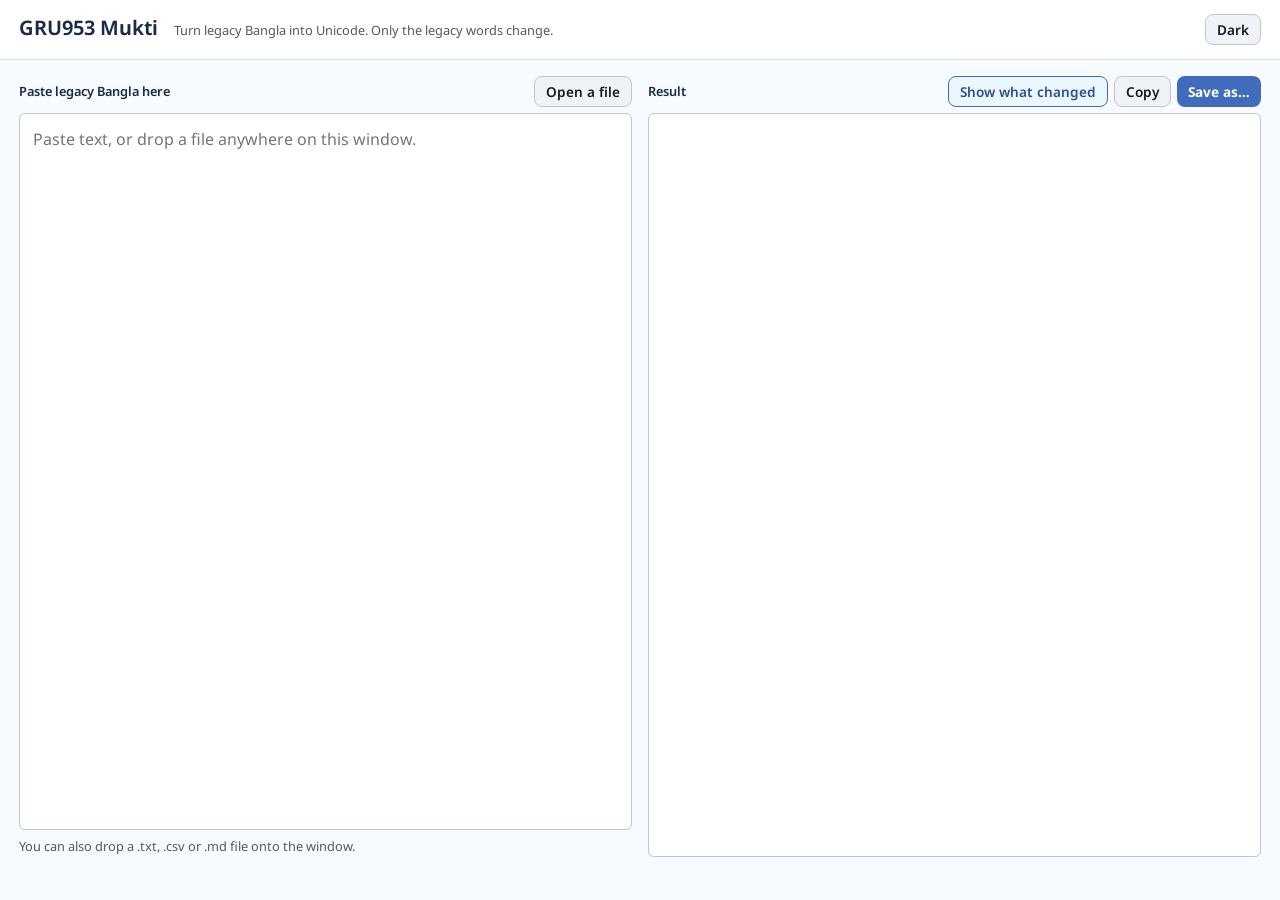
==== crates/mukti-app/ui/index.html @ 333545c4 "Rename to GRU953 Mukti (0.4.0) মুক্তি, "freedom". The app, the command, the crates, the bundle ident" ====
<!doctype html>
<html lang="en">
<head>
<meta charset="utf-8">
<meta name="viewport" content="width=device-width, initial-scale=1">
<title>GRU953 Mukti</title>
<link rel="stylesheet" href="tokens.css">
<link rel="stylesheet" href="app.css">
</head>
<body>
<header class="bar">
  <h1>GRU953 Mukti</h1>
  <p class="lede" data-i18n="lede">Turn legacy Bangla into Unicode. Only the legacy words change.</p>
  <div class="bar-actions">
    <button type="button" id="theme" class="btn" aria-pressed="false" data-i18n="theme">Dark</button>
  </div>
</header>

<main>
  <section class="panes" aria-label="Convert text">
    <div class="pane">
      <div class="pane-head">
        <label for="input" data-i18n="inputLabel">Paste legacy Bangla here</label>
        <button type="button" id="open" class="btn" data-i18n="open">Open a file</button>
      </div>
      <textarea id="input" spellcheck="false" autocomplete="off"
        aria-describedby="drophint"
        data-i18n-placeholder="placeholder"
        placeholder="Paste text, or drop a file anywhere on this window."></textarea>
      <p class="hint" id="drophint" data-i18n="drophint">You can also drop a .txt, .csv or .md file onto the window.</p>
    </div>

    <div class="pane">
      <div class="pane-head">
        <span id="outlabel" data-i18n="outputLabel">Result</span>
        <div>
          <button type="button" id="highlight" class="btn" aria-pressed="true" data-i18n="highlight">Show what changed</button>
          <button type="button" id="copy" class="btn" data-i18n="copy">Copy</button>
          <button type="button" id="save" class="btn btn-primary" data-i18n="save">Save as…</button>
        </div>
      </div>
      <!-- Not a textarea: the changed words are marked up so you can see
           exactly what Mukti touched, rather than having to trust it. -->
      <div id="output" class="output" lang="bn" tabindex="0" role="region"
           aria-live="polite" aria-labelledby="outlabel"></div>
    </div>
  </section>

  <p id="status" class="status" role="status"></p>
</main>

<script src="app.js"></script>
</body>
</html>
---- crates/mukti-app/ui/tokens.css ----
/* GRU953 brand tokens — Open Spectrum v5.0.0 role tokens, typography v5.1.0.
 *
 * Transcribed verbatim from GRU953-Brand-Kit-Complete.html (v5.1.0, 8 Aug 2026).
 * Do not invent values here. If a colour is missing, it belongs in the brand kit
 * first and only then in this file.
 *
 * Theme resolution follows the kit: automatic from the reader's system setting,
 * overridable by setting data-theme="light" or data-theme="dark" on <html>.
 * Every colour is defined on bare :root first, so a token can never exist only
 * inside a media query.
 *
 * NOTE: the kit's own bundled assets/typography.css is stale — it still names
 * Anek Latin / Anek Bangla / JetBrains Mono from v5.0.0. The v5.1.0 guidebook
 * supersedes it: two typefaces only (Noto Sans, Noto Sans Bengali) plus the
 * operating system's monospace stack. This file follows the guidebook.
 */

:root {
  color-scheme: light;

  /* --- Neutrals ------------------------------------------------------ */
  --os-n-0: #FFFFFF;
  --os-n-50: #F7FAFE;
  --os-n-100: #EFF2F7;
  --os-n-200: #DDE0E6;
  --os-n-300: #C1C4CA;
  --os-n-400: #9DA1A7;
  --os-n-500: #72757B;
  --os-n-600: #55595F;
  --os-n-700: #3F4349;
  --os-n-800: #2B2F35;
  --os-n-900: #16191F;

  /* --- Role tokens, light -------------------------------------------- */
  --os-bg: #F7FAFE;
  --os-surface: #FFFFFF;
  --os-surface-2: #EFF2F7;
  --os-ink: #16191F;
  --os-muted: #55595F;
  --os-heading: #1B2B46;
  --os-heading-2: #2E4F8E;
  --os-primary: #416CBD;
  --os-primary-strong: #2E4F8E;
  --os-link: #416CBD;
  --os-accent: #B87F00;
  --os-accent-text: #6F4900;
  --os-highlight: #873831;
  --os-kicker: #873831;
  --os-border: #DDE0E6;
  --os-border-strong: #C1C4CA;
  --os-code-bg: #EFF2F7;
  --os-focus: #416CBD;
  --os-success: #157E47;
  --os-warning: #9E5F16;
  --os-error: #B04E61;
  --os-info: #00769E;

  /* Label colour for text sitting ON a filled --os-primary/success/error.
   * White in light mode; the kit requires ink in dark mode, where white on
   * those fills drops to roughly 3.16:1 and fails AA. */
  --os-on-fill: #FFFFFF;

  /* Cobalt tints from the kit's ramp, for the app icon and soft fills. */
  --os-cobalt-100: #EAF7FF;
  --os-cobalt-200: #D1E7FF;
  --os-cobalt-600: #416CBD;

  /* A soft cobalt fill for a selected control or a highlighted word.
   *
   * Theme-aware, and it has to be. Using the raw --os-cobalt-100 here was a
   * real defect: that token is light in BOTH themes, while the text colour
   * paired with it (--os-primary-strong) turns light in dark mode. The result
   * was light blue on light blue, measured at 1.65:1 against a 4.5:1
   * requirement. A colour must never be theme-aware on one side of a pairing
   * only. */
  --os-tint: #EAF7FF;
  --os-on-tint: #2E4F8E;

  /* --- Typography ----------------------------------------------------- */
  --os-font-sans: "Noto Sans", "Noto Sans Bengali", system-ui, sans-serif;
  --os-font-bangla: "Noto Sans Bengali", "Noto Sans", system-ui, sans-serif;
  --os-font-mono: ui-monospace, SFMono-Regular, Menlo, monospace;

  /* Modular scale, ratio 1.25 (major third), 1rem base. Body never below 1rem. */
  --os-text--1: 0.8rem;
  --os-text-0: 1rem;
  --os-text-1: 1.25rem;
  --os-text-2: 1.563rem;
  --os-text-3: 1.953rem;
  --os-text-4: 2.441rem;
  --os-text-5: 3.052rem;

  --os-weight-regular: 400;
  --os-weight-medium: 500;
  --os-weight-semibold: 600;
  --os-weight-heading: 650;
  --os-weight-bold: 700;

  --os-leading-heading: 1.2;
  --os-leading-body: 1.55;
  --os-leading-bangla: 1.75; /* minimum; conjuncts need the room */

  /* --- Shape ---------------------------------------------------------- */
  /* The kit is flat: no shadows, bevels or glows anywhere in the interface. */
  --os-radius-focus: 2px;
  --os-radius-code: 5px;
  --os-radius-input: 6px;
  --os-radius-button: 8px;
  --os-radius-panel: 10px;
  --os-radius-card: 12px;
  --os-radius-pill: 20px;

  --os-focus-width: 3px;
  --os-focus-offset: 2px;

  /* Smallest interactive target the kit permits. */
  --os-target-min: 24px;
}

/* Dark theme — automatic, unless the reader has explicitly asked for light. */
@media (prefers-color-scheme: dark) {
  :root:not([data-theme="light"]) {
    color-scheme: dark;

    --os-bg: #101318;
    --os-surface: #1A1E25;
    --os-surface-2: #262A32;
    --os-ink: #EFF2F7;
    --os-muted: #9DA1A7;
    --os-heading: #D1E7FF;
    --os-heading-2: #E7BB66;
    --os-primary: #6E91D2;
    --os-primary-strong: #9BC3FF;
    --os-link: #6E91D2;
    --os-accent: #E7BB66;
    --os-accent-text: #B28B3F;
    --os-highlight: #CD7B70;
    --os-kicker: #B28B3F;
    --os-border: #333842;
    --os-border-strong: #474D58;
    --os-code-bg: #0A0D13;
    --os-focus: #6E91D2;
    --os-success: #56A070;
    --os-warning: #BE854E;
    --os-error: #CC7987;
    --os-info: #379CBF;

    --os-on-fill: #16191F;

    --os-tint: #1B2B46;
    --os-on-tint: #9BC3FF;
  }
}

/* Dark theme — chosen explicitly, which must win over the system setting. */
:root[data-theme="dark"] {
  color-scheme: dark;

  --os-bg: #101318;
  --os-surface: #1A1E25;
  --os-surface-2: #262A32;
  --os-ink: #EFF2F7;
  --os-muted: #9DA1A7;
  --os-heading: #D1E7FF;
  --os-heading-2: #E7BB66;
  --os-primary: #6E91D2;
  --os-primary-strong: #9BC3FF;
  --os-link: #6E91D2;
  --os-accent: #E7BB66;
  --os-accent-text: #B28B3F;
  --os-highlight: #CD7B70;
  --os-kicker: #B28B3F;
  --os-border: #333842;
  --os-border-strong: #474D58;
  --os-code-bg: #0A0D13;
  --os-focus: #6E91D2;
  --os-success: #56A070;
  --os-warning: #BE854E;
  --os-error: #CC7987;
  --os-info: #379CBF;

  --os-on-fill: #16191F;

  --os-tint: #1B2B46;
  --os-on-tint: #9BC3FF;
}

/* --- Base ------------------------------------------------------------- */

body {
  margin: 0;
  background: var(--os-bg);
  color: var(--os-ink);
  font-family: var(--os-font-sans);
  font-size: var(--os-text-0);
  line-height: var(--os-leading-body);
}

h1, h2, h3, h4 {
  color: var(--os-heading);
  font-weight: var(--os-weight-heading);
  line-height: var(--os-leading-heading);
}

/* Bangla needs more leading and no tracking — spacing breaks conjuncts. */
[lang="bn"] {
  font-family: var(--os-font-bangla);
  line-height: var(--os-leading-bangla);
  letter-spacing: 0;
  text-transform: none; /* Bangla has no upper case; emphasise with weight */
}

/* One visible focus style, on every focusable thing, at every stop. */
:focus-visible {
  outline: var(--os-focus-width) solid var(--os-focus);
  outline-offset: var(--os-focus-offset);
  border-radius: var(--os-radius-focus);
}

@media (prefers-reduced-motion: reduce) {
  *, *::before, *::after {
    animation-duration: 0.01ms !important;
    animation-iteration-count: 1 !important;
    transition-duration: 0.01ms !important;
    scroll-behavior: auto !important;
  }
}
---- crates/mukti-app/ui/app.css ----
/* The brand's two typefaces, bundled rather than borrowed from the system.
 *
 * Bundling matters most for Bengali. macOS and Windows both ship a Bangla
 * font, but a minimal Linux install may not, and a Bangla tool that shows
 * Bangla as empty boxes is not a tool. Latin is bundled too because Noto Sans
 * IS the brand typeface, and letting each platform substitute its own would
 * mean the app looked like three different products.
 *
 * Variable fonts, so one file covers every weight the brand uses (400 through
 * 700) instead of four.
 *
 * SIL Open Font License 1.1 — see fonts/OFL.txt and THIRD-PARTY-LICENSES.
 */
@font-face {
  font-family: "Noto Sans";
  src: url("fonts/NotoSans-variable.ttf") format("truetype-variations");
  font-weight: 100 900;
  font-display: swap;
}

@font-face {
  font-family: "Noto Sans Bengali";
  src: url("fonts/NotoSansBengali-variable.ttf") format("truetype-variations");
  font-weight: 100 900;
  font-display: swap;
}

/* GRU953 Mukti — window styling.
 *
 * Every colour comes from tokens.css, which is transcribed from the brand kit.
 * Nothing here invents a value; if a colour is missing it belongs in the kit
 * first. Flat throughout, as the kit requires: no shadows, no bevels.
 */

* { box-sizing: border-box; }

body {
  display: flex;
  flex-direction: column;
  height: 100vh;
  overflow: hidden;
}

/* --- Header ----------------------------------------------------------- */

.bar {
  display: flex;
  align-items: baseline;
  gap: 1rem;
  padding: 0.9rem 1.2rem;
  border-bottom: 1px solid var(--os-border);
  background: var(--os-surface);
  flex: 0 0 auto;
}

.bar h1 {
  margin: 0;
  font-size: var(--os-text-1);
  letter-spacing: 0;
}

.lede {
  margin: 0;
  color: var(--os-muted);
  font-size: var(--os-text--1);
}

.bar-actions { margin-left: auto; }

/* --- Panes ------------------------------------------------------------- */

main {
  flex: 1 1 auto;
  display: flex;
  flex-direction: column;
  min-height: 0;
  padding: 1rem 1.2rem;
  gap: 0.6rem;
}

.panes {
  flex: 1 1 auto;
  display: grid;
  grid-template-columns: 1fr 1fr;
  gap: 1rem;
  min-height: 0;
}

/* One column on a narrow window, so the app reflows rather than scrolling
 * sideways. Also what makes 200% text zoom usable, which WCAG 2.2 asks for. */
@media (max-width: 800px) {
  .panes { grid-template-columns: 1fr; }
}

.pane {
  display: flex;
  flex-direction: column;
  min-height: 0;
  min-width: 0;
  gap: 0.4rem;
}

.pane-head {
  display: flex;
  align-items: center;
  justify-content: space-between;
  gap: 0.5rem;
  flex-wrap: wrap;
  font-size: var(--os-text--1);
  font-weight: var(--os-weight-semibold);
  color: var(--os-heading);
}

.pane-head > div { display: flex; gap: 0.4rem; }

textarea,
.output {
  flex: 1 1 auto;
  min-height: 0;
  width: 100%;
  padding: 0.7rem 0.8rem;
  border: 1px solid var(--os-border-strong);
  border-radius: var(--os-radius-input);
  background: var(--os-surface);
  color: var(--os-ink);
  font-family: var(--os-font-sans);
  font-size: var(--os-text-0);
  line-height: var(--os-leading-bangla);
  overflow: auto;
  white-space: pre-wrap;
  word-break: break-word;
  resize: none;
}

.output:empty::before {
  content: attr(data-empty);
  color: var(--os-muted);
}

/* A converted word. Marked with a tinted background AND an underline AND an
 * accessible name, because the brand kit forbids carrying meaning by colour
 * alone. Both colours come from the theme-aware tint pair, so the pairing
 * holds in light and dark rather than in only one of them. */
.changed {
  background: var(--os-tint);
  color: var(--os-on-tint);
  border-bottom: 2px solid var(--os-primary);
  border-radius: 2px;
}

.plain .changed {
  background: none;
  color: inherit;
  border-bottom: 0;
}

/* --- Buttons ----------------------------------------------------------- */

.btn {
  font-family: inherit;
  font-size: 0.85rem;
  font-weight: var(--os-weight-semibold);
  background: var(--os-surface-2);
  color: var(--os-ink);
  border: 1px solid var(--os-border-strong);
  border-radius: var(--os-radius-button);
  padding: 0.35em 0.8em;
  cursor: pointer;
  /* The kit's floor for an interactive target. */
  min-height: var(--os-target-min);
}

.btn:hover { border-color: var(--os-primary); }

.btn-primary {
  background: var(--os-primary);
  /* Ink, not white: on a coloured fill in dark mode white drops below AA. */
  color: var(--os-on-fill);
  border: 0;
  font-weight: var(--os-weight-bold);
}

.btn-primary:hover { background: var(--os-primary-strong); }

.btn[aria-pressed="true"] {
  border-color: var(--os-primary);
  background: var(--os-tint);
  color: var(--os-on-tint);
}

/* --- Status and hints -------------------------------------------------- */

.status,
.hint {
  margin: 0;
  font-size: var(--os-text--1);
  color: var(--os-muted);
  min-height: 1.4em;
}

.status.error { color: var(--os-error); font-weight: var(--os-weight-semibold); }

/* Shown while a file is being dragged over the window. */
body.dropping::after {
  content: "";
  position: fixed;
  inset: 0;
  border: 3px dashed var(--os-primary);
  border-radius: var(--os-radius-card);
  pointer-events: none;
}
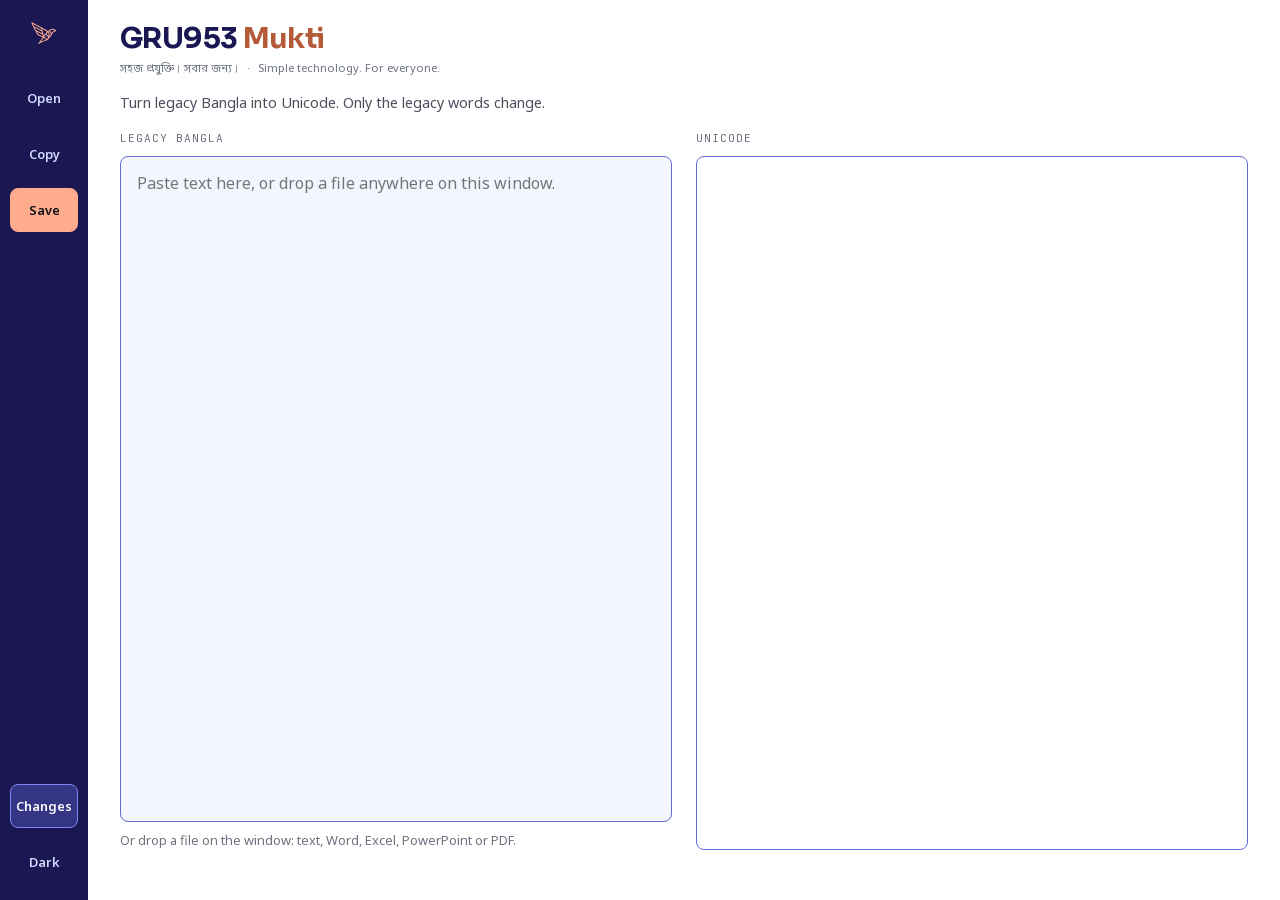
==== commit 4ff11830: "Rebuild the window on the real GRU953 brand kit The app was not following this brand. tokens.css nam" ====
--- a/crates/mukti-app/ui/index.html
+++ b/crates/mukti-app/ui/index.html
@@ -8,46 +8,107 @@
 <link rel="stylesheet" href="app.css">
 </head>
 <body>
-<header class="bar">
-  <h1>GRU953 Mukti</h1>
-  <p class="lede" data-i18n="lede">Turn legacy Bangla into Unicode. Only the legacy words change.</p>
-  <div class="bar-actions">
-    <button type="button" id="theme" class="btn" aria-pressed="false" data-i18n="theme">Dark</button>
-  </div>
-</header>
+<!-- Every string a person reads carries a data-i18n name, and app.js fills them
+     all from one table on load. The words written below are only what shows if
+     the script has not run.
 
-<main>
-  <section class="panes" aria-label="Convert text">
-    <div class="pane">
-      <div class="pane-head">
-        <label for="input" data-i18n="inputLabel">Paste legacy Bangla here</label>
-        <button type="button" id="open" class="btn" data-i18n="open">Open a file</button>
+     That matters more than it sounds. Until 13 August 2026 these attributes
+     existed and nothing read them, so each string lived in two places at once
+     with nothing keeping them in step - and the script meant to fill them in
+     never ran at all, because it died on its first line. -->
+
+<a class="skip" href="#input" data-i18n="skip">Skip to the text box</a>
+
+<div class="shell">
+  <!-- The Meridian rail. In light this is the one deep edge everything aligns
+       to; in dark the whole window is Meridian and the rail is simply where the
+       actions live. Either way it is the "single strong edge" the design rules
+       ask for. -->
+  <nav class="rail" data-i18n-label="railLabel" aria-label="Actions">
+    <!-- The mark, unmodified, from the kit. 32px, so the bird itself is correct;
+         below 24px the rules require the tile instead. -->
+    <span class="rail-mark" aria-hidden="true"></span>
+
+    <button type="button" id="open" class="rbtn">
+      <span data-i18n="open">Open</span>
+    </button>
+    <button type="button" id="copy" class="rbtn">
+      <span data-i18n="copy">Copy</span>
+    </button>
+    <button type="button" id="save" class="rbtn rbtn-primary">
+      <span data-i18n="save">Save</span>
+    </button>
+
+    <button type="button" id="highlight" class="rbtn rail-end" aria-pressed="true">
+      <span data-i18n="highlightShort">Changes</span>
+    </button>
+    <button type="button" id="theme" class="rbtn" aria-pressed="false">
+      <span data-i18n="theme">Dark</span>
+    </button>
+  </nav>
+
+  <main class="main">
+    <header class="head">
+      <h1 class="wordmark">GRU953 <span>Mukti</span></h1>
+      <!-- The tagline is locked by the brand: both languages, complete, never
+           reworded. So Bangla appears here whatever language the interface is
+           in, and it is marked as Bangla so a screen reader does not attempt to
+           pronounce it with English rules. -->
+      <p class="tagline"><span lang="bn">সহজ প্রযুক্তি। সবার জন্য।</span><span class="sep" aria-hidden="true">·</span><span>Simple technology. For everyone.</span></p>
+      <p class="lede" data-i18n="lede">Turn legacy Bangla into Unicode. Only the legacy words change.</p>
+    </header>
+
+    <section class="panes" data-i18n-label="panesLabel" aria-label="Convert text">
+      <div class="pane">
+        <div class="pane-head">
+          <label for="input" data-i18n="inputLabel">Legacy Bangla</label>
+          <span class="meta" id="filemeta" hidden></span>
+        </div>
+        <!-- lang="bn" because this is the box you paste Bangla into. It used to
+             inherit English from <html>, which told a screen reader to read
+             Bangla with an English voice and kept the Bangla font off the one
+             field that most needs it. -->
+        <textarea id="input" lang="bn" spellcheck="false" autocomplete="off"
+          aria-describedby="drophint"
+          data-i18n-placeholder="placeholder"
+          placeholder="Paste text here, or drop a file anywhere on this window."></textarea>
+        <p class="hint" id="drophint" data-i18n="drophint">Or drop a file on the window: text, Word, Excel, PowerPoint or PDF.</p>
       </div>
-      <textarea id="input" spellcheck="false" autocomplete="off"
-        aria-describedby="drophint"
-        data-i18n-placeholder="placeholder"
-        placeholder="Paste text, or drop a file anywhere on this window."></textarea>
-      <p class="hint" id="drophint" data-i18n="drophint">You can also drop a .txt, .csv or .md file onto the window.</p>
-    </div>
 
-    <div class="pane">
-      <div class="pane-head">
-        <span id="outlabel" data-i18n="outputLabel">Result</span>
-        <div>
-          <button type="button" id="highlight" class="btn" aria-pressed="true" data-i18n="highlight">Show what changed</button>
-          <button type="button" id="copy" class="btn" data-i18n="copy">Copy</button>
-          <button type="button" id="save" class="btn btn-primary" data-i18n="save">Save as…</button>
+      <div class="pane">
+        <div class="pane-head">
+          <span id="outlabel" data-i18n="outputLabel">Unicode</span>
+          <span class="meta count" id="count" hidden></span>
         </div>
+        <!-- Not a textarea: converted words are marked up so you can see exactly
+             what Mukti touched, rather than having to trust it.
+
+             Deliberately NOT a live region. It used to be, and the whole pane was
+             rebuilt on every pause in typing - so a screen reader read the entire
+             document aloud again, and again, and raced the status line while
+             doing it. A result you scroll through is somewhere to read, not
+             something to announce. The short summary in #status announces.
+
+             And no lang here. The result is a MIXTURE: converted Bangla plus
+             English deliberately left alone. Declaring the whole pane Bangla made
+             a screen reader read the English with a Bengali voice. app.js marks
+             each converted word instead. -->
+        <div id="output" class="output" tabindex="0" role="region"
+             aria-labelledby="outlabel"></div>
+        <p class="hint" id="outhint" hidden></p>
       </div>
-      <!-- Not a textarea: the changed words are marked up so you can see
-           exactly what Mukti touched, rather than having to trust it. -->
-      <div id="output" class="output" lang="bn" tabindex="0" role="region"
-           aria-live="polite" aria-labelledby="outlabel"></div>
-    </div>
-  </section>
+    </section>
 
-  <p id="status" class="status" role="status"></p>
-</main>
+    <!-- The one place anything is announced. role="status" is already a polite
+         live region, so it needs no aria-live of its own.
+
+         Colour is never the only signal here: an error also carries an icon and
+         the word, per the design rules. -->
+    <p id="status" class="status" role="status">
+      <b class="status-w" id="statusword" hidden></b><span id="statustext"></span>
+    </p>
+  </main>
+</div>
 
 <script src="app.js"></script>
 </body>
--- a/crates/mukti-app/ui/tokens.css
+++ b/crates/mukti-app/ui/tokens.css
@@ -1,227 +1,284 @@
-/* GRU953 brand tokens — Open Spectrum v5.0.0 role tokens, typography v5.1.0.
- *
- * Transcribed verbatim from GRU953-Brand-Kit-Complete.html (v5.1.0, 8 Aug 2026).
- * Do not invent values here. If a colour is missing, it belongs in the brand kit
- * first and only then in this file.
- *
- * Theme resolution follows the kit: automatic from the reader's system setting,
- * overridable by setting data-theme="light" or data-theme="dark" on <html>.
- * Every colour is defined on bare :root first, so a token can never exist only
- * inside a media query.
- *
- * NOTE: the kit's own bundled assets/typography.css is stale — it still names
- * Anek Latin / Anek Bangla / JetBrains Mono from v5.0.0. The v5.1.0 guidebook
- * supersedes it: two typefaces only (Noto Sans, Noto Sans Bengali) plus the
- * operating system's monospace stack. This file follows the guidebook.
+/*
+ * GRU953 — design tokens
+ * Generated by 04_colour/engine.py. Do NOT hand-edit the values; regenerate.
+ *
+ * সহজ প্রযুক্তি। সবার জন্য। · Simple technology. For everyone.
+ *
+ * THE SIGNATURE IS ONE HUE WITH TWO VALUES. No single colour can clear 4.5:1 against both
+ * white and near-black — that is arithmetic, not opinion — so Daybreak is a deep step on
+ * light grounds and a pale step on dark ones. Use --gru-accent and let the theme choose.
+ *
+ * Every ramp is monotonic in OKLCH lightness, every anchor is a real member of its ramp,
+ * and every role was picked by measured contrast with a safety margin.
+ * The proof is in 04_colour/CONTRAST.md.
+ *
+ * Licensed under the Apache License, Version 2.0.
+ * The GRU953 marks are NOT licensed — see governance/TRADEMARKS.md.
+ * Copyright 2026 Aninda Sundar Howlader (GRU953)
  */
 
-:root {
-  color-scheme: light;
-
-  /* --- Neutrals ------------------------------------------------------ */
-  --os-n-0: #FFFFFF;
-  --os-n-50: #F7FAFE;
-  --os-n-100: #EFF2F7;
-  --os-n-200: #DDE0E6;
-  --os-n-300: #C1C4CA;
-  --os-n-400: #9DA1A7;
-  --os-n-500: #72757B;
-  --os-n-600: #55595F;
-  --os-n-700: #3F4349;
-  --os-n-800: #2B2F35;
-  --os-n-900: #16191F;
-
-  /* --- Role tokens, light -------------------------------------------- */
-  --os-bg: #F7FAFE;
-  --os-surface: #FFFFFF;
-  --os-surface-2: #EFF2F7;
-  --os-ink: #16191F;
-  --os-muted: #55595F;
-  --os-heading: #1B2B46;
-  --os-heading-2: #2E4F8E;
-  --os-primary: #416CBD;
-  --os-primary-strong: #2E4F8E;
-  --os-link: #416CBD;
-  --os-accent: #B87F00;
-  --os-accent-text: #6F4900;
-  --os-highlight: #873831;
-  --os-kicker: #873831;
-  --os-border: #DDE0E6;
-  --os-border-strong: #C1C4CA;
-  --os-code-bg: #EFF2F7;
-  --os-focus: #416CBD;
-  --os-success: #157E47;
-  --os-warning: #9E5F16;
-  --os-error: #B04E61;
-  --os-info: #00769E;
-
-  /* Label colour for text sitting ON a filled --os-primary/success/error.
-   * White in light mode; the kit requires ink in dark mode, where white on
-   * those fills drops to roughly 3.16:1 and fails AA. */
-  --os-on-fill: #FFFFFF;
-
-  /* Cobalt tints from the kit's ramp, for the app icon and soft fills. */
-  --os-cobalt-100: #EAF7FF;
-  --os-cobalt-200: #D1E7FF;
-  --os-cobalt-600: #416CBD;
-
-  /* A soft cobalt fill for a selected control or a highlighted word.
-   *
-   * Theme-aware, and it has to be. Using the raw --os-cobalt-100 here was a
-   * real defect: that token is light in BOTH themes, while the text colour
-   * paired with it (--os-primary-strong) turns light in dark mode. The result
-   * was light blue on light blue, measured at 1.65:1 against a 4.5:1
-   * requirement. A colour must never be theme-aware on one side of a pairing
-   * only. */
-  --os-tint: #EAF7FF;
-  --os-on-tint: #2E4F8E;
-
-  /* --- Typography ----------------------------------------------------- */
-  --os-font-sans: "Noto Sans", "Noto Sans Bengali", system-ui, sans-serif;
-  --os-font-bangla: "Noto Sans Bengali", "Noto Sans", system-ui, sans-serif;
-  --os-font-mono: ui-monospace, SFMono-Regular, Menlo, monospace;
-
-  /* Modular scale, ratio 1.25 (major third), 1rem base. Body never below 1rem. */
-  --os-text--1: 0.8rem;
-  --os-text-0: 1rem;
-  --os-text-1: 1.25rem;
-  --os-text-2: 1.563rem;
-  --os-text-3: 1.953rem;
-  --os-text-4: 2.441rem;
-  --os-text-5: 3.052rem;
-
-  --os-weight-regular: 400;
-  --os-weight-medium: 500;
-  --os-weight-semibold: 600;
-  --os-weight-heading: 650;
-  --os-weight-bold: 700;
-
-  --os-leading-heading: 1.2;
-  --os-leading-body: 1.55;
-  --os-leading-bangla: 1.75; /* minimum; conjuncts need the room */
-
-  /* --- Shape ---------------------------------------------------------- */
-  /* The kit is flat: no shadows, bevels or glows anywhere in the interface. */
-  --os-radius-focus: 2px;
-  --os-radius-code: 5px;
-  --os-radius-input: 6px;
-  --os-radius-button: 8px;
-  --os-radius-panel: 10px;
-  --os-radius-card: 12px;
-  --os-radius-pill: 20px;
-
-  --os-focus-width: 3px;
-  --os-focus-offset: 2px;
-
-  /* Smallest interactive target the kit permits. */
-  --os-target-min: 24px;
-}
-
-/* Dark theme — automatic, unless the reader has explicitly asked for light. */
-@media (prefers-color-scheme: dark) {
-  :root:not([data-theme="light"]) {
-    color-scheme: dark;
-
-    --os-bg: #101318;
-    --os-surface: #1A1E25;
-    --os-surface-2: #262A32;
-    --os-ink: #EFF2F7;
-    --os-muted: #9DA1A7;
-    --os-heading: #D1E7FF;
-    --os-heading-2: #E7BB66;
-    --os-primary: #6E91D2;
-    --os-primary-strong: #9BC3FF;
-    --os-link: #6E91D2;
-    --os-accent: #E7BB66;
-    --os-accent-text: #B28B3F;
-    --os-highlight: #CD7B70;
-    --os-kicker: #B28B3F;
-    --os-border: #333842;
-    --os-border-strong: #474D58;
-    --os-code-bg: #0A0D13;
-    --os-focus: #6E91D2;
-    --os-success: #56A070;
-    --os-warning: #BE854E;
-    --os-error: #CC7987;
-    --os-info: #379CBF;
-
-    --os-on-fill: #16191F;
-
-    --os-tint: #1B2B46;
-    --os-on-tint: #9BC3FF;
-  }
-}
-
-/* Dark theme — chosen explicitly, which must win over the system setting. */
-:root[data-theme="dark"] {
-  color-scheme: dark;
-
-  --os-bg: #101318;
-  --os-surface: #1A1E25;
-  --os-surface-2: #262A32;
-  --os-ink: #EFF2F7;
-  --os-muted: #9DA1A7;
-  --os-heading: #D1E7FF;
-  --os-heading-2: #E7BB66;
-  --os-primary: #6E91D2;
-  --os-primary-strong: #9BC3FF;
-  --os-link: #6E91D2;
-  --os-accent: #E7BB66;
-  --os-accent-text: #B28B3F;
-  --os-highlight: #CD7B70;
-  --os-kicker: #B28B3F;
-  --os-border: #333842;
-  --os-border-strong: #474D58;
-  --os-code-bg: #0A0D13;
-  --os-focus: #6E91D2;
-  --os-success: #56A070;
-  --os-warning: #BE854E;
-  --os-error: #CC7987;
-  --os-info: #379CBF;
-
-  --os-on-fill: #16191F;
-
-  --os-tint: #1B2B46;
-  --os-on-tint: #9BC3FF;
-}
-
-/* --- Base ------------------------------------------------------------- */
-
-body {
-  margin: 0;
-  background: var(--os-bg);
-  color: var(--os-ink);
-  font-family: var(--os-font-sans);
-  font-size: var(--os-text-0);
-  line-height: var(--os-leading-body);
-}
-
-h1, h2, h3, h4 {
-  color: var(--os-heading);
-  font-weight: var(--os-weight-heading);
-  line-height: var(--os-leading-heading);
-}
-
-/* Bangla needs more leading and no tracking — spacing breaks conjuncts. */
-[lang="bn"] {
-  font-family: var(--os-font-bangla);
-  line-height: var(--os-leading-bangla);
-  letter-spacing: 0;
-  text-transform: none; /* Bangla has no upper case; emphasise with weight */
-}
-
-/* One visible focus style, on every focusable thing, at every stop. */
-:focus-visible {
-  outline: var(--os-focus-width) solid var(--os-focus);
-  outline-offset: var(--os-focus-offset);
-  border-radius: var(--os-radius-focus);
-}
-
-@media (prefers-reduced-motion: reduce) {
-  *, *::before, *::after {
-    animation-duration: 0.01ms !important;
-    animation-iteration-count: 1 !important;
-    transition-duration: 0.01ms !important;
-    scroll-behavior: auto !important;
-  }
-}
+:root{
+
+  /* ======== SIGNATURE — the three colours the brand is made of ======== */
+
+  /* Meridian (মেরিডিয়ান) · hue 278.0° · anchor #1A1753 sits at step 900
+     The deep sky before dawn. The ground, the wordmark on paper, and the colour of information. */
+  --gru-meridian-50: #F3F6FF;
+  --gru-meridian-100: #E6EBFF;
+  --gru-meridian-200: #D1D9FF;
+  --gru-meridian-300: #B7C1FF;
+  --gru-meridian-400: #9BA5FF;
+  --gru-meridian-500: #7E86F6;
+  --gru-meridian-600: #6469D3;
+  --gru-meridian-700: #4C4EAD;
+  --gru-meridian-800: #343583;
+  --gru-meridian-900: #1A1753;   /* <- the brand colour itself */
+  --gru-meridian-950: #0E0B37;
+  --gru-meridian: #1A1753;   /* alias for step 900 */
+
+  /* Daybreak (ভোরের আলো) · hue 39.8° · anchor #FFAB8E sits at step 300
+     First light. THE SIGNATURE — one hue, two tuned values: a deep step on light grounds, this pale step on dark ones. */
+  --gru-daybreak-50: #FFF2EC;
+  --gru-daybreak-100: #FFE4D9;
+  --gru-daybreak-200: #FFCEBA;
+  --gru-daybreak-300: #FFAB8E;   /* <- the brand colour itself */
+  --gru-daybreak-400: #F8906B;
+  --gru-daybreak-500: #E26C42;
+  --gru-daybreak-600: #B45A39;
+  --gru-daybreak-700: #914124;
+  --gru-daybreak-800: #6C2A11;
+  --gru-daybreak-900: #461301;
+  --gru-daybreak-950: #2A0600;
+  --gru-daybreak: #FFAB8E;   /* alias for step 300 */
+
+  /* Ember (অঙ্গার) · hue 78.0° · anchor #EDB24D sits at step 300
+     Warm mid-tone. Gradient midpoint, secondary emphasis, and the colour of a warning. */
+  --gru-ember-50: #FFF5E3;
+  --gru-ember-100: #FFE9C7;
+  --gru-ember-200: #FDD69B;
+  --gru-ember-300: #EDB24D;   /* <- the brand colour itself */
+  --gru-ember-400: #E99F00;
+  --gru-ember-500: #C88400;
+  --gru-ember-600: #A36A00;
+  --gru-ember-700: #805100;
+  --gru-ember-800: #5D3800;
+  --gru-ember-900: #3A2000;
+  --gru-ember-950: #220F00;
+  --gru-ember: #EDB24D;   /* alias for step 300 */
+
+  /* ======== FUNCTIONAL — hues that exist only to carry a meaning ======== */
+
+  /* Verdant (সবুজ) · hue 152.0°
+     The only hue in the kit that means 'this worked'. Never used decoratively. */
+  --gru-success-50: #EDFBF0;
+  --gru-success-100: #DAF5E0;
+  --gru-success-200: #BCEAC7;
+  --gru-success-300: #92DBA6;
+  --gru-success-400: #67C885;
+  --gru-success-500: #32AE62;
+  --gru-success-600: #009047;
+  --gru-success-700: #007131;
+  --gru-success-800: #00521C;
+  --gru-success-900: #003309;
+  --gru-success-950: #001C01;
+
+  /* Signal Red (লাল) · hue 25.0°
+     The only hue that means 'this failed, or cannot be undone'. Never used decoratively. */
+  --gru-danger-50: #FFF0EE;
+  --gru-danger-100: #FFE1DC;
+  --gru-danger-200: #FFC9C3;
+  --gru-danger-300: #FFA9A0;
+  --gru-danger-400: #FF8179;
+  --gru-danger-500: #F25855;
+  --gru-danger-600: #CE393A;
+  --gru-danger-700: #A71F25;
+  --gru-danger-800: #7D0512;
+  --gru-danger-900: #530002;
+  --gru-danger-950: #330000;
+
+  /* ======== GROUND ======== */
+  --gru-ink: #0B0E14;
+  --gru-paper: #FFFFFF;
+
+  /* ======== SIGNATURE GRADIENT — 'first light'. Hero art only; never behind body text. ======== */
+  --gru-grad-firstlight: linear-gradient(112deg, #1A1753 0%, #343583 32%, #EDB24D 76%, #FFAB8E 100%);
+  --gru-grad-firstlight-radial: radial-gradient(120% 90% at 8% 100%, #FFAB8E 0%, #EDB24D 26%, #343583 62%, #1A1753 100%);
+}
+
+/* ======== SEMANTIC ROLES — light theme (the default) ======== */
+:root{
+  --gru-bg: #FFFFFF;
+  --gru-bg-subtle: #F3F6FF;
+  --gru-surface: #FFFFFF;
+  --gru-surface-raised: #FBFBFD;
+  --gru-surface-sunken: #F3F6FF;
+  --gru-overlay: rgba(11,14,20,.55);
+  --gru-ink: #0B0E14;
+  --gru-ink-muted: #4A4F5C;
+  --gru-ink-subtle: #6C7280;
+  --gru-ink-inverse: #FFFFFF;
+  --gru-border: #E6EBFF;
+  --gru-border-strong: #7E86F6;
+  --gru-brand: #1A1753;
+  --gru-brand-hover: #343583;
+  --gru-brand-active: #0E0B37;
+  --gru-brand-quiet: #F3F6FF;
+  --gru-on-brand: #FFFFFF;
+  --gru-accent: #B45A39;
+  --gru-accent-hover: #6C2A11;
+  --gru-accent-active: #461301;
+  --gru-accent-quiet: #FFF2EC;
+  --gru-accent-ui: #E26C42;
+  --gru-on-accent: #FFFFFF;
+  --gru-link: #6469D3;
+  --gru-link-hover: #0E0B37;
+  --gru-link-visited: #343583;
+  --gru-focus: #7E86F6;
+  --gru-focus-inverse: #FFFFFF;
+  --gru-disabled-bg: #F3F6FF;
+  --gru-disabled-ink: #8A8F9C;
+  --gru-disabled-border: #E6EBFF;
+  --gru-info: #6469D3;
+  --gru-info-quiet: #F3F6FF;
+  --gru-info-border: #7E86F6;
+  --gru-on-info: #FFFFFF;
+  --gru-success: #007131;
+  --gru-success-quiet: #EDFBF0;
+  --gru-success-border: #009047;
+  --gru-on-success: #FFFFFF;
+  --gru-warning: #A36A00;
+  --gru-warning-quiet: #FFF5E3;
+  --gru-warning-border: #C88400;
+  --gru-on-warning: #FFFFFF;
+  --gru-danger: #CE393A;
+  --gru-danger-quiet: #FFF0EE;
+  --gru-danger-border: #F25855;
+  --gru-on-danger: #FFFFFF;
+  --gru-chart-1: #858DD4;   /* Meridian · 3.11:1 on paper */
+  --gru-chart-2: #D67554;   /* Daybreak · 3.21:1 on paper */
+  --gru-chart-3: #008995;   /* Kingfisher · 4.19:1 on paper */
+  --gru-chart-4: #2D8C50;   /* Verdant · 4.22:1 on paper */
+  --gru-chart-5: #C075B9;   /* Orchid · 3.24:1 on paper */
+  --gru-chart-6: #C08811;   /* Ember · 3.1:1 on paper */
+}
+
+/* ======== SEMANTIC ROLES — dark theme ======== */
+/* Automatic: follows the reader's system setting unless they have chosen a theme. */
+@media (prefers-color-scheme:dark){:root:not([data-theme="light"]){
+  --gru-bg: #0B0E14;
+  --gru-bg-subtle: #12161F;
+  --gru-surface: #141926;
+  --gru-surface-raised: #1B2130;
+  --gru-surface-sunken: #080A0F;
+  --gru-overlay: rgba(3,4,7,.66);
+  --gru-ink: #F4F5F9;
+  --gru-ink-muted: #B4BAC8;
+  --gru-ink-subtle: #8C93A3;
+  --gru-ink-inverse: #0B0E14;
+  --gru-border: #242B3A;
+  --gru-border-strong: #6469D3;
+  --gru-brand: #7E86F6;
+  --gru-brand-hover: #D1D9FF;
+  --gru-brand-active: #E6EBFF;
+  --gru-brand-quiet: #171B2C;
+  --gru-on-brand: #0B0E14;
+  --gru-accent: #FFAB8E;
+  --gru-accent-hover: #FFCEBA;
+  --gru-accent-active: #FFE4D9;
+  --gru-accent-quiet: #241A18;
+  --gru-accent-ui: #FFAB8E;
+  --gru-on-accent: #0B0E14;
+  --gru-link: #E26C42;
+  --gru-link-hover: #FFCEBA;
+  --gru-link-visited: #FFAB8E;
+  --gru-focus: #FFAB8E;
+  --gru-focus-inverse: #0B0E14;
+  --gru-disabled-bg: #171B26;
+  --gru-disabled-ink: #6A7183;
+  --gru-disabled-border: #242B3A;
+  --gru-info: #7E86F6;
+  --gru-info-quiet: #151A2C;
+  --gru-info-border: #6469D3;
+  --gru-on-info: #0B0E14;
+  --gru-success: #009047;
+  --gru-success-quiet: #0C1A14;
+  --gru-success-border: #007131;
+  --gru-on-success: #0B0E14;
+  --gru-warning: #C88400;
+  --gru-warning-quiet: #1E1708;
+  --gru-warning-border: #A36A00;
+  --gru-on-warning: #0B0E14;
+  --gru-danger: #F25855;
+  --gru-danger-quiet: #210F0D;
+  --gru-danger-border: #CE393A;
+  --gru-on-danger: #0B0E14;
+  --gru-chart-1: #6971B3;   /* Meridian · 4.24:1 on ink */
+  --gru-chart-2: #B55939;   /* Daybreak · 4.1:1 on ink */
+  --gru-chart-3: #006B77;   /* Kingfisher · 3.1:1 on ink */
+  --gru-chart-4: #136E39;   /* Verdant · 3.05:1 on ink */
+  --gru-chart-5: #A0599B;   /* Orchid · 4.04:1 on ink */
+  --gru-chart-6: #A16B00;   /* Ember · 4.25:1 on ink */
+}}
+/* Explicit: the reader has chosen dark. */
+:root[data-theme="dark"]{
+  --gru-bg: #0B0E14;
+  --gru-bg-subtle: #12161F;
+  --gru-surface: #141926;
+  --gru-surface-raised: #1B2130;
+  --gru-surface-sunken: #080A0F;
+  --gru-overlay: rgba(3,4,7,.66);
+  --gru-ink: #F4F5F9;
+  --gru-ink-muted: #B4BAC8;
+  --gru-ink-subtle: #8C93A3;
+  --gru-ink-inverse: #0B0E14;
+  --gru-border: #242B3A;
+  --gru-border-strong: #6469D3;
+  --gru-brand: #7E86F6;
+  --gru-brand-hover: #D1D9FF;
+  --gru-brand-active: #E6EBFF;
+  --gru-brand-quiet: #171B2C;
+  --gru-on-brand: #0B0E14;
+  --gru-accent: #FFAB8E;
+  --gru-accent-hover: #FFCEBA;
+  --gru-accent-active: #FFE4D9;
+  --gru-accent-quiet: #241A18;
+  --gru-accent-ui: #FFAB8E;
+  --gru-on-accent: #0B0E14;
+  --gru-link: #E26C42;
+  --gru-link-hover: #FFCEBA;
+  --gru-link-visited: #FFAB8E;
+  --gru-focus: #FFAB8E;
+  --gru-focus-inverse: #0B0E14;
+  --gru-disabled-bg: #171B26;
+  --gru-disabled-ink: #6A7183;
+  --gru-disabled-border: #242B3A;
+  --gru-info: #7E86F6;
+  --gru-info-quiet: #151A2C;
+  --gru-info-border: #6469D3;
+  --gru-on-info: #0B0E14;
+  --gru-success: #009047;
+  --gru-success-quiet: #0C1A14;
+  --gru-success-border: #007131;
+  --gru-on-success: #0B0E14;
+  --gru-warning: #C88400;
+  --gru-warning-quiet: #1E1708;
+  --gru-warning-border: #A36A00;
+  --gru-on-warning: #0B0E14;
+  --gru-danger: #F25855;
+  --gru-danger-quiet: #210F0D;
+  --gru-danger-border: #CE393A;
+  --gru-on-danger: #0B0E14;
+  --gru-chart-1: #6971B3;   /* Meridian · 4.24:1 on ink */
+  --gru-chart-2: #B55939;   /* Daybreak · 4.1:1 on ink */
+  --gru-chart-3: #006B77;   /* Kingfisher · 3.1:1 on ink */
+  --gru-chart-4: #136E39;   /* Verdant · 3.05:1 on ink */
+  --gru-chart-5: #A0599B;   /* Orchid · 4.04:1 on ink */
+  --gru-chart-6: #A16B00;   /* Ember · 4.25:1 on ink */
+}
+
+/* ======== FORCED COLOURS — Windows High Contrast and similar ========
+   When the operating system supplies its own palette, stop fighting it. */
+@media (forced-colors: active){
+  :root{ --gru-focus: Highlight; --gru-link: LinkText; --gru-ink: CanvasText;
+         --gru-bg: Canvas; --gru-border: CanvasText; }
+}
--- a/crates/mukti-app/ui/app.css
+++ b/crates/mukti-app/ui/app.css
@@ -1,211 +1,498 @@
-/* The brand's two typefaces, bundled rather than borrowed from the system.
- *
- * Bundling matters most for Bengali. macOS and Windows both ship a Bangla
- * font, but a minimal Linux install may not, and a Bangla tool that shows
- * Bangla as empty boxes is not a tool. Latin is bundled too because Noto Sans
- * IS the brand typeface, and letting each platform substitute its own would
- * mean the app looked like three different products.
- *
- * Variable fonts, so one file covers every weight the brand uses (400 through
- * 700) instead of four.
- *
- * SIL Open Font License 1.1 — see fonts/OFL.txt and THIRD-PARTY-LICENSES.
+/* GRU953 Mukti — the window.
+ *
+ * Every colour, size, radius and duration is a GRU953 brand token from
+ * tokens.css, which is generated by the kit's own colour engine. Nothing here
+ * invents a value. If something is missing it belongs in the kit first — that is
+ * the kit's rule, and the reason it exists is that pasting a hex code in to get
+ * past an afternoon is how a palette becomes a paint shop.
+ *
+ * TWO THEMES, DRAWN SEPARATELY. This is the point of the design, not a detail.
+ * A dark theme made by inverting a light one always looks like a light theme
+ * with the lights off. So:
+ *
+ *   Light — "Paper and Signature". Paper ground, because this is a tool for
+ *           reading long Bangla documents and light-on-dark tires the eye over an
+ *           hour's work. Meridian is held to one deep vertical rail, which is the
+ *           "single strong edge" the design rules ask everything to align to.
+ *           Daybreak appears once: on the words that changed.
+ *
+ *   Dark  — "Meridian Field". The kit's own composition habit, applied literally:
+ *           a deep Meridian field, a great deal of empty space, one point of
+ *           Daybreak. The panes become bright objects on a dark ground rather
+ *           than dark boxes on a darker one.
+ *
+ * The signature is ONE HUE WITH TWO VALUES and the tokens already handle it:
+ * --gru-accent resolves to #B45A39 on light grounds and #FFAB8E on dark ones.
+ * No single value clears 4.5:1 against both white and near-black; that is
+ * arithmetic, not preference.
  */
+
+/* --- The kit's typefaces ------------------------------------------------- *
+ * Four of the kit's five. Anek Bangla is deliberately not shipped: it is for
+ * LARGE Bangla display, and nothing here sets Bangla large enough to need it —
+ * so it would be 154 KB in every installer for nothing.
+ *
+ * Noto Sans and Noto Sans Bengali share one family name, split by unicode-range,
+ * exactly as the kit does it. So "GRU953 Text" covers both scripts and mixed
+ * Bangla/English text needs no font switching in the markup at all. */
+
 @font-face {
-  font-family: "Noto Sans";
-  src: url("fonts/NotoSans-variable.ttf") format("truetype-variations");
+  font-family: "GRU953 Display";
+  src: url("fonts/sora-latin.woff2") format("woff2");
+  font-weight: 100 800;
+  font-display: swap;
+  unicode-range: U+0000-00FF, U+2000-206F, U+2190-21BB;
+}
+@font-face {
+  font-family: "GRU953 Text";
+  src: url("fonts/notosans-latin.woff2") format("woff2");
   font-weight: 100 900;
   font-display: swap;
-}
-
+  unicode-range: U+0000-00FF, U+2000-206F;
+}
 @font-face {
-  font-family: "Noto Sans Bengali";
-  src: url("fonts/NotoSansBengali-variable.ttf") format("truetype-variations");
+  font-family: "GRU953 Text";
+  src: url("fonts/notosansbengali.woff2") format("woff2");
   font-weight: 100 900;
   font-display: swap;
-}
-
-/* GRU953 Mukti — window styling.
- *
- * Every colour comes from tokens.css, which is transcribed from the brand kit.
- * Nothing here invents a value; if a colour is missing it belongs in the kit
- * first. Flat throughout, as the kit requires: no shadows, no bevels.
- */
-
-* { box-sizing: border-box; }
+  unicode-range: U+0980-09FF, U+200C-200D, U+25CC;
+}
+@font-face {
+  font-family: "GRU953 Mono";
+  src: url("fonts/jetbrainsmono-latin.woff2") format("woff2");
+  font-weight: 100 800;
+  font-display: swap;
+}
+
+:root {
+  --font-display: "GRU953 Display", ui-sans-serif, system-ui, sans-serif;
+  --font-text: "GRU953 Text", ui-sans-serif, system-ui, sans-serif;
+  --font-mono: "GRU953 Mono", ui-monospace, SFMono-Regular, Menlo, monospace;
+
+  /* The kit's type scale. Body is never below 16px. */
+  --t-2xs: 0.694rem;
+  --t-xs: 0.8rem;
+  --t-sm: 0.9rem;
+  --t-base: 1rem;
+  --t-md: 1.125rem;
+  --t-xl: clamp(1.5rem, 1.34rem + 0.8vw, 1.75rem);
+
+  --lead-tight: 1.08;
+  --lead-snug: 1.25;
+  --lead-normal: 1.6;
+  --lead-bangla: 1.85;   /* conjuncts need the room */
+
+  --track-display: -0.022em;  /* the wordmark's own tracking */
+  --track-caps: 0.09em;
+
+  /* The 4px spacing scale. Every gap is one of these. When unsure, 16px. */
+  --s-1: 4px;  --s-2: 8px;  --s-3: 12px; --s-4: 16px;
+  --s-6: 24px; --s-8: 32px; --s-12: 48px;
+
+  /* Four radii, and only four. */
+  --r-badge: 4px;   /* badges, inline code */
+  --r-ctl: 8px;     /* buttons, inputs */
+  --r-card: 14px;   /* cards, images */
+
+  /* Two durations, two curves. Above 300ms reads as broken, not elegant. */
+  --dur-quick: 120ms;   /* colour, hover, focus */
+  --dur-move: 220ms;    /* arriving, leaving */
+  --ease-out: cubic-bezier(0.22, 1, 0.36, 1);
+
+  /* The rail's own ground is Meridian in BOTH themes — it is the brand's edge,
+   * so it does not lighten when the rest of the window darkens. */
+  --rail-bg: var(--gru-meridian);
+  --rail-ink: var(--gru-meridian-200);
+  --rail-ink-strong: var(--gru-paper);
+  --rail-edge: var(--gru-meridian-600);
+
+  /* The edge of anything you can type in or click.
+   *
+   * NOT --gru-border-strong. That token is #7E86F6 in light, which clears 3:1
+   * against paper (3.17) but only reaches 2.93 against the sunken input
+   * background #F3F6FF — and the input is precisely a control whose boundary
+   * rule 1.4.11 applies to. Meridian-600 clears both grounds (4.66 and 4.32).
+   * Measured, not assumed. */
+  --ctl-edge: var(--gru-meridian-600);
+
+  /* The pressed state on a rail button, which sits on Meridian-800. The rail's
+   * own edge colour reaches only 2.27 there; Meridian-500 clears at 3.34. */
+  --rail-edge-on: var(--gru-meridian-500);
+}
+
+*, *::before, *::after { box-sizing: border-box; }
+
+html, body { height: 100%; }
 
 body {
+  margin: 0;
+  display: flex;
+  background: var(--gru-bg);
+  color: var(--gru-ink);
+  font-family: var(--font-text);
+  font-size: var(--t-base);
+  line-height: var(--lead-normal);
+  overflow: hidden;           /* the panes scroll; the window never does */
+  -webkit-font-smoothing: antialiased;
+}
+
+/* Bangla needs more leading, and no tracking — letter-spacing breaks conjuncts. */
+[lang="bn"] {
+  line-height: var(--lead-bangla);
+  letter-spacing: 0;
+  text-transform: none;       /* Bangla has no upper case; emphasise with weight */
+}
+
+/* --- Dark: the Meridian field ------------------------------------------- *
+ * The kit's dark tokens use Ink (#0B0E14) as the ground. Here the ground is
+ * Meridian instead, because Meridian IS the brand's field and this theme is
+ * that composition. Only the surfaces are overridden; every ink, accent, focus
+ * and state colour still comes from the kit untouched. */
+@media (prefers-color-scheme: dark) {
+  :root:not([data-theme="light"]) {
+    --gru-bg: #1A1753;                 /* Meridian 900 — the field */
+    --gru-bg-subtle: #0E0B37;          /* Meridian 950 */
+    --gru-surface: #0E0B37;
+    --gru-surface-raised: #343583;     /* Meridian 800 */
+    --gru-border: #343583;
+    --gru-border-strong: #6469D3;      /* 3.49:1 on the field */
+    --gru-success: #32AE62;            /* see the note below */
+  }
+}
+/* The kit's dark success is #009047, tuned against Ink #0B0E14. This theme's
+ * ground is Meridian, where it reaches only 3.93:1 — so it is re-picked from the
+ * same Verdant ramp at step 500 (5.70:1). Changing the ground means re-measuring
+ * every token that sat on it, not assuming the kit's dark values still hold. */
+:root[data-theme="dark"] {
+  --gru-success: #32AE62;
+  --gru-bg: #1A1753;
+  --gru-bg-subtle: #0E0B37;
+  --gru-surface: #0E0B37;
+  --gru-surface-raised: #343583;
+  --gru-border: #343583;
+  --gru-border-strong: #6469D3;
+}
+
+/* --- Skip link ---------------------------------------------------------- */
+
+.skip {
+  position: absolute;
+  left: -9999px;
+  top: var(--s-2);
+  z-index: 10;
+  padding: var(--s-2) var(--s-4);
+  background: var(--gru-meridian);
+  color: var(--gru-paper);
+  border-radius: var(--r-ctl);
+  font-size: var(--t-sm);
+  font-weight: 600;
+  text-decoration: none;
+}
+.skip:focus { left: var(--s-2); }
+
+/* --- Shell ------------------------------------------------------------- */
+
+.shell {
+  display: flex;
+  width: 100%;
+  height: 100vh;
+}
+
+/* --- The Meridian rail -------------------------------------------------- */
+
+.rail {
+  flex: none;
+  width: 88px;
   display: flex;
   flex-direction: column;
-  height: 100vh;
-  overflow: hidden;
-}
-
-/* --- Header ----------------------------------------------------------- */
-
-.bar {
-  display: flex;
-  align-items: baseline;
-  gap: 1rem;
-  padding: 0.9rem 1.2rem;
-  border-bottom: 1px solid var(--os-border);
-  background: var(--os-surface);
-  flex: 0 0 auto;
-}
-
-.bar h1 {
+  align-items: center;
+  gap: var(--s-3);
+  padding: var(--s-4) var(--s-2);
+  background: var(--rail-bg);
+}
+
+/* The mark. Loaded as an image so the SVG file ships unmodified — the design
+ * rules forbid re-drawing or recolouring it, and an unmodified file cannot drift.
+ * Daybreak on Meridian is the primary approved pairing, measured at 8.88:1. */
+.rail-mark {
+  width: 32px;
+  height: 32px;
+  flex: none;
+  margin-bottom: var(--s-4);
+  background: var(--gru-daybreak) ;
+  -webkit-mask: url("brand/GRU953-bird.svg") center / contain no-repeat;
+  mask: url("brand/GRU953-bird.svg") center / contain no-repeat;
+}
+
+.rbtn {
+  width: 68px;
+  min-height: 44px;            /* the rules prefer 44px; 24px is only the floor */
+  padding: var(--s-2) var(--s-1);
+  background: transparent;
+  color: var(--rail-ink);
+  border: 1px solid transparent;
+  border-radius: var(--r-ctl);
+  font-family: var(--font-text);
+  font-size: var(--t-xs);
+  font-weight: 600;
+  cursor: pointer;
+  transition: background var(--dur-quick), color var(--dur-quick),
+              border-color var(--dur-quick);
+}
+
+.rbtn:hover {
+  background: var(--gru-meridian-800);
+  color: var(--rail-ink-strong);
+}
+
+.rbtn[aria-pressed="true"] {
+  background: var(--gru-meridian-800);
+  color: var(--rail-ink-strong);
+  border-color: var(--rail-edge-on);
+}
+
+.rbtn-primary {
+  background: var(--gru-daybreak);
+  color: var(--gru-ink);        /* 10.55:1 — Ink on Daybreak */
+  border-color: var(--gru-daybreak);
+}
+.rbtn-primary:hover {
+  background: var(--gru-daybreak-200);
+  color: var(--gru-ink);
+  border-color: var(--gru-daybreak-200);
+}
+
+.rbtn:disabled {
+  opacity: 0.5;
+  cursor: default;
+  background: transparent;
+  color: var(--rail-ink);
+}
+
+/* Pushes the view controls to the bottom, away from the file actions. Two things
+ * that belong together get a smaller gap than the gap to whatever is next. */
+.rail-end { margin-top: auto; }
+
+/* --- Main --------------------------------------------------------------- */
+
+.main {
+  flex: 1;
+  min-width: 0;
+  min-height: 0;
+  display: flex;
+  flex-direction: column;
+  padding: var(--s-6) var(--s-8) var(--s-4);
+  gap: var(--s-4);
+}
+
+.head { flex: none; }
+
+.wordmark {
   margin: 0;
-  font-size: var(--os-text-1);
-  letter-spacing: 0;
-}
+  font-family: var(--font-display);
+  font-weight: 700;
+  font-size: var(--t-xl);
+  line-height: var(--lead-tight);
+  letter-spacing: var(--track-display);
+  color: var(--gru-brand);
+}
+/* The brand name is one word; what follows says what it is. */
+.wordmark span { color: var(--gru-accent); }
+
+.tagline {
+  margin: var(--s-1) 0 0;
+  font-size: var(--t-2xs);
+  color: var(--gru-ink-subtle);
+}
+.tagline .sep { margin: 0 var(--s-2); }
 
 .lede {
-  margin: 0;
-  color: var(--os-muted);
-  font-size: var(--os-text--1);
-}
-
-.bar-actions { margin-left: auto; }
-
-/* --- Panes ------------------------------------------------------------- */
-
-main {
-  flex: 1 1 auto;
-  display: flex;
-  flex-direction: column;
+  margin: var(--s-3) 0 0;
+  max-width: 68ch;             /* longer lines are measurably harder to read */
+  font-size: var(--t-sm);
+  color: var(--gru-ink-muted);
+}
+
+/* --- Panes -------------------------------------------------------------- */
+
+.panes {
+  flex: 1;
   min-height: 0;
-  padding: 1rem 1.2rem;
-  gap: 0.6rem;
-}
-
-.panes {
-  flex: 1 1 auto;
   display: grid;
   grid-template-columns: 1fr 1fr;
-  gap: 1rem;
+  gap: var(--s-6);             /* the 24px gutter from the grid rules */
+}
+
+@media (max-width: 860px) {
+  .panes { grid-template-columns: 1fr; }
+}
+
+.pane {
   min-height: 0;
-}
-
-/* One column on a narrow window, so the app reflows rather than scrolling
- * sideways. Also what makes 200% text zoom usable, which WCAG 2.2 asks for. */
-@media (max-width: 800px) {
-  .panes { grid-template-columns: 1fr; }
-}
-
-.pane {
   display: flex;
   flex-direction: column;
+  gap: var(--s-2);
+}
+
+.pane-head {
+  flex: none;
+  display: flex;
+  align-items: baseline;
+  justify-content: space-between;
+  gap: var(--s-2);
+  font-family: var(--font-mono);
+  font-size: var(--t-2xs);
+  text-transform: uppercase;
+  letter-spacing: var(--track-caps);
+  color: var(--gru-ink-subtle);
+}
+
+/* Metadata is mono, which is the job the kit gives JetBrains Mono. */
+.meta {
+  font-family: var(--font-mono);
+  font-size: var(--t-2xs);
+  letter-spacing: var(--track-caps);
+  color: var(--gru-ink-muted);
+}
+.meta.count { color: var(--gru-accent); font-weight: 700; }
+
+#input, .output {
+  flex: 1;
   min-height: 0;
-  min-width: 0;
-  gap: 0.4rem;
-}
-
-.pane-head {
-  display: flex;
-  align-items: center;
-  justify-content: space-between;
-  gap: 0.5rem;
-  flex-wrap: wrap;
-  font-size: var(--os-text--1);
-  font-weight: var(--os-weight-semibold);
-  color: var(--os-heading);
-}
-
-.pane-head > div { display: flex; gap: 0.4rem; }
-
-textarea,
-.output {
-  flex: 1 1 auto;
-  min-height: 0;
+  padding: var(--s-3) var(--s-4);
+  background: var(--gru-surface);
+  color: var(--gru-ink);
+  border: 1px solid var(--ctl-edge);            /* measured 3:1+ on every ground it meets */
+  border-radius: var(--r-ctl);
+  font-family: var(--font-text);
+  font-size: var(--t-base);
+  line-height: var(--lead-bangla);              /* both panes hold Bangla */
+  overflow: auto;
+  overflow-wrap: break-word;
+}
+
+#input {
   width: 100%;
-  padding: 0.7rem 0.8rem;
-  border: 1px solid var(--os-border-strong);
-  border-radius: var(--os-radius-input);
-  background: var(--os-surface);
-  color: var(--os-ink);
-  font-family: var(--os-font-sans);
-  font-size: var(--os-text-0);
-  line-height: var(--os-leading-bangla);
-  overflow: auto;
-  white-space: pre-wrap;
-  word-break: break-word;
   resize: none;
-}
+  background: var(--gru-bg-subtle);   /* sunken: this is where text goes IN */
+}
+
+/* A document or a PDF is not editable text, and the window must not pretend it
+ * is. Read-only rather than disabled, so it stays readable and focusable. */
+#input[readonly] {
+  background: var(--gru-surface);
+  cursor: default;
+}
+
+.output { white-space: pre-wrap; }
 
 .output:empty::before {
   content: attr(data-empty);
-  color: var(--os-muted);
-}
-
-/* A converted word. Marked with a tinted background AND an underline AND an
- * accessible name, because the brand kit forbids carrying meaning by colour
- * alone. Both colours come from the theme-aware tint pair, so the pairing
- * holds in light and dark rather than in only one of them. */
+  color: var(--gru-ink-subtle);
+}
+
+/* A converted word.
+ *
+ * The UNDERLINE carries the meaning, not the tint. Colour is never the only
+ * signal — roughly one man in twelve has some colour-vision deficiency, and the
+ * tint alone is about 1.1:1 against the surface, so it could never carry it.
+ * Ink on tint is 6.42:1 in light; Daybreak on the Meridian field is 10.22:1. */
 .changed {
-  background: var(--os-tint);
-  color: var(--os-on-tint);
-  border-bottom: 2px solid var(--os-primary);
-  border-radius: 2px;
-}
-
-.plain .changed {
+  background: var(--gru-accent-quiet);
+  color: var(--gru-accent-ink, var(--gru-accent));
+  border-bottom: 2px solid currentColor;
+  border-radius: var(--r-badge);
+  padding: 0 2px;
+}
+
+/* Light needs a deeper step than --gru-accent to clear 4.5:1 on the tint:
+ * #B45A39 on #FFF2EC is only 4.29:1, #914124 is 6.42:1. */
+:root { --gru-accent-ink: #914124; }
+@media (prefers-color-scheme: dark) {
+  :root:not([data-theme="light"]) { --gru-accent-ink: var(--gru-daybreak); }
+}
+:root[data-theme="dark"] { --gru-accent-ink: var(--gru-daybreak); }
+
+/* "Changes" turned off: plain text, nothing marked. */
+.output.plain .changed {
   background: none;
   color: inherit;
   border-bottom: 0;
-}
-
-/* --- Buttons ----------------------------------------------------------- */
-
-.btn {
-  font-family: inherit;
-  font-size: 0.85rem;
-  font-weight: var(--os-weight-semibold);
-  background: var(--os-surface-2);
-  color: var(--os-ink);
-  border: 1px solid var(--os-border-strong);
-  border-radius: var(--os-radius-button);
-  padding: 0.35em 0.8em;
-  cursor: pointer;
-  /* The kit's floor for an interactive target. */
-  min-height: var(--os-target-min);
-}
-
-.btn:hover { border-color: var(--os-primary); }
-
-.btn-primary {
-  background: var(--os-primary);
-  /* Ink, not white: on a coloured fill in dark mode white drops below AA. */
-  color: var(--os-on-fill);
-  border: 0;
-  font-weight: var(--os-weight-bold);
-}
-
-.btn-primary:hover { background: var(--os-primary-strong); }
-
-.btn[aria-pressed="true"] {
-  border-color: var(--os-primary);
-  background: var(--os-tint);
-  color: var(--os-on-tint);
-}
-
-/* --- Status and hints -------------------------------------------------- */
-
-.status,
+  padding: 0;
+}
+
 .hint {
+  flex: none;
   margin: 0;
-  font-size: var(--os-text--1);
-  color: var(--os-muted);
-  min-height: 1.4em;
-}
-
-.status.error { color: var(--os-error); font-weight: var(--os-weight-semibold); }
-
-/* Shown while a file is being dragged over the window. */
+  font-size: var(--t-xs);
+  color: var(--gru-ink-subtle);
+}
+
+/* --- Status ------------------------------------------------------------- */
+
+.status {
+  flex: none;
+  margin: 0;
+  min-height: 1.4em;           /* reserve the line so nothing jumps */
+  font-size: var(--t-xs);
+  color: var(--gru-ink-muted);
+}
+
+/* An error says the WORD as well as being coloured. The design rules are
+ * explicit that colour is never the only signal, and a word is the part a
+ * screen reader and a colour-blind reader both actually get. */
+.status-w {
+  margin-right: var(--s-2);
+  font-weight: 700;
+  letter-spacing: var(--track-caps);
+  text-transform: uppercase;
+  font-size: var(--t-2xs);
+  font-family: var(--font-mono);
+}
+.status.error { color: var(--gru-danger); }
+.status.error .status-w { color: var(--gru-danger); }
+.status.good .status-w { color: var(--gru-success); }
+
+/* --- Dropping a file ---------------------------------------------------- */
+
 body.dropping::after {
   content: "";
   position: fixed;
-  inset: 0;
-  border: 3px dashed var(--os-primary);
-  border-radius: var(--os-radius-card);
+  inset: var(--s-1);
+  border: 3px dashed var(--gru-accent);
+  border-radius: var(--r-card);
   pointer-events: none;
 }
+
+/* --- Focus -------------------------------------------------------------- *
+ * A 3px ring at 2px offset, on every interactive thing — the kit's own rule.
+ *
+ * The box-shadow fills the offset gap explicitly rather than letting whatever
+ * is painted behind show through. On the Daybreak "Save" button the ring and
+ * the fill would otherwise be close in colour, and the indicator would depend
+ * on the gap to be seen at all. --gru-focus-inverse is the kit's token for
+ * exactly this: the opposite polarity of the focus colour. */
+:focus-visible {
+  outline: 3px solid var(--gru-focus);
+  outline-offset: 2px;
+  box-shadow: 0 0 0 2px var(--gru-focus-inverse);
+  border-radius: var(--r-badge);
+}
+
+/* Motion is switched off for anyone who has asked for that. For some people it
+ * causes genuine nausea; honouring it costs four lines. A brand whose second
+ * pillar is "for everyone" does not get to skip it. */
+@media (prefers-reduced-motion: reduce) {
+  *, *::before, *::after {
+    transition-duration: 0.01ms !important;
+    animation-duration: 0.01ms !important;
+    animation-iteration-count: 1 !important;
+    scroll-behavior: auto !important;
+  }
+}
+
+/* When the operating system supplies its own palette, stop fighting it. */
+@media (forced-colors: active) {
+  .rail-mark { background: CanvasText; }
+  #input, .output, .rbtn { border-color: CanvasText; }
+}
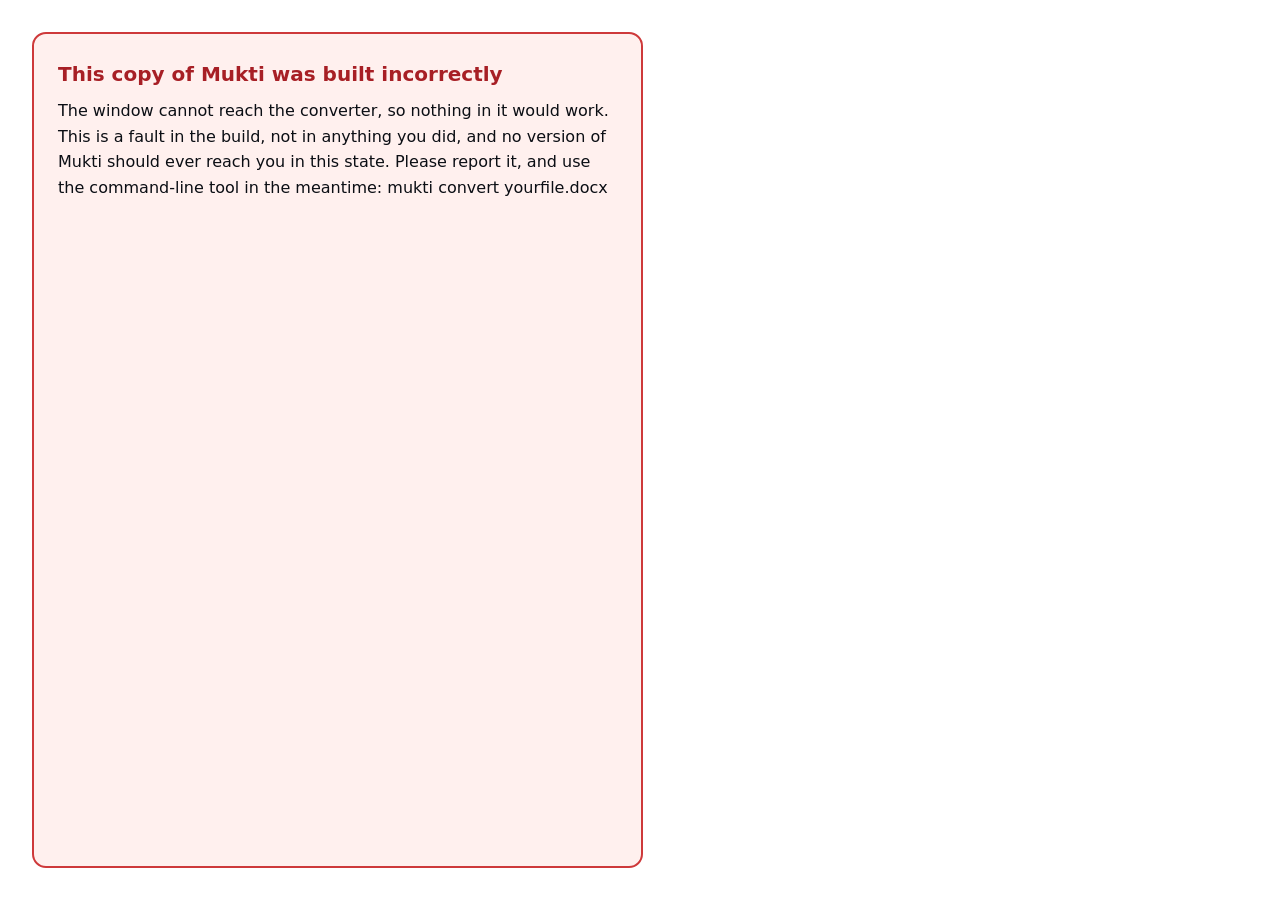
==== commit 823a5ea6: "Open the older formats in the window too, and say what they cannot carry The app dispatches .doc, .x" ====
--- a/crates/mukti-app/ui/index.html
+++ b/crates/mukti-app/ui/index.html
@@ -72,7 +72,7 @@
           aria-describedby="drophint"
           data-i18n-placeholder="placeholder"
           placeholder="Paste text here, or drop a file anywhere on this window."></textarea>
-        <p class="hint" id="drophint" data-i18n="drophint">Or drop a file on the window: text, Word, Excel, PowerPoint or PDF.</p>
+        <p class="hint" id="drophint" data-i18n="drophint">Or drop a file on the window: text, Word, Excel, PowerPoint or PDF — including the older .doc, .xls and .ppt.</p>
       </div>
 
       <div class="pane">
